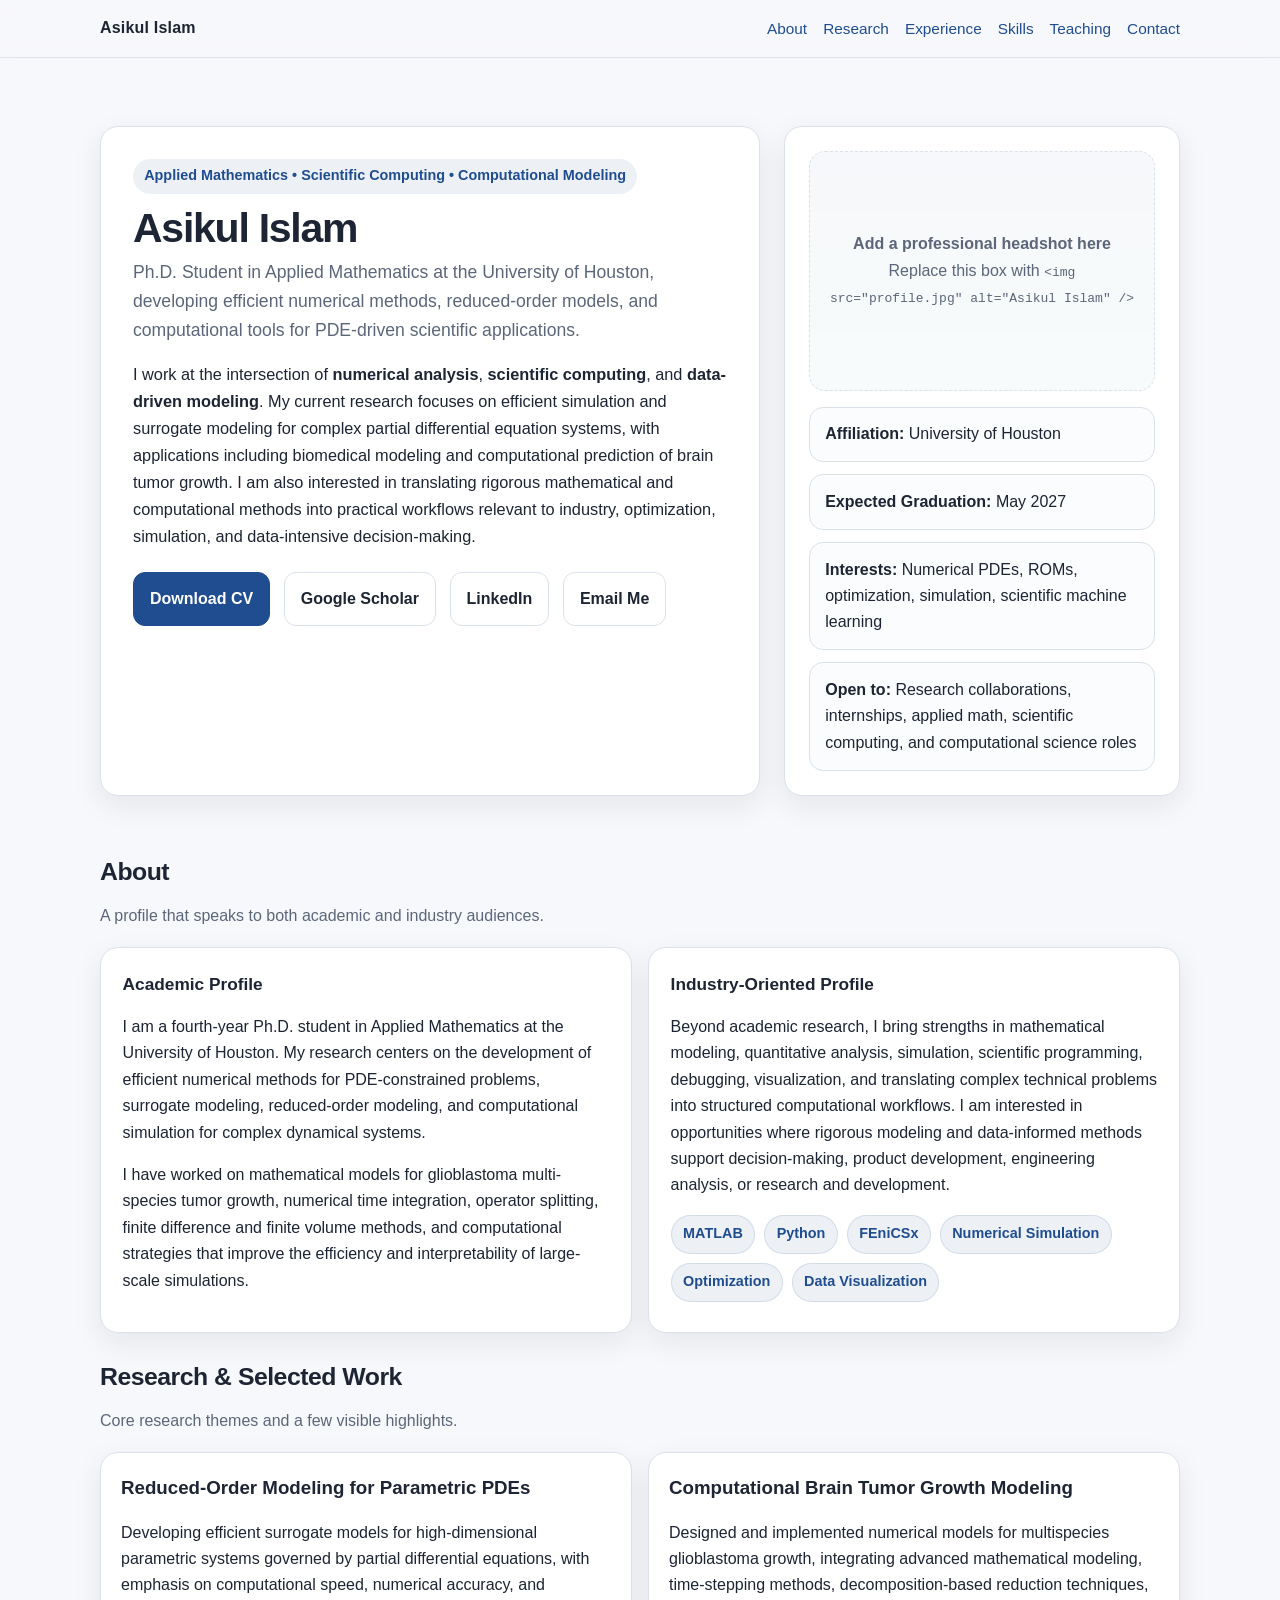
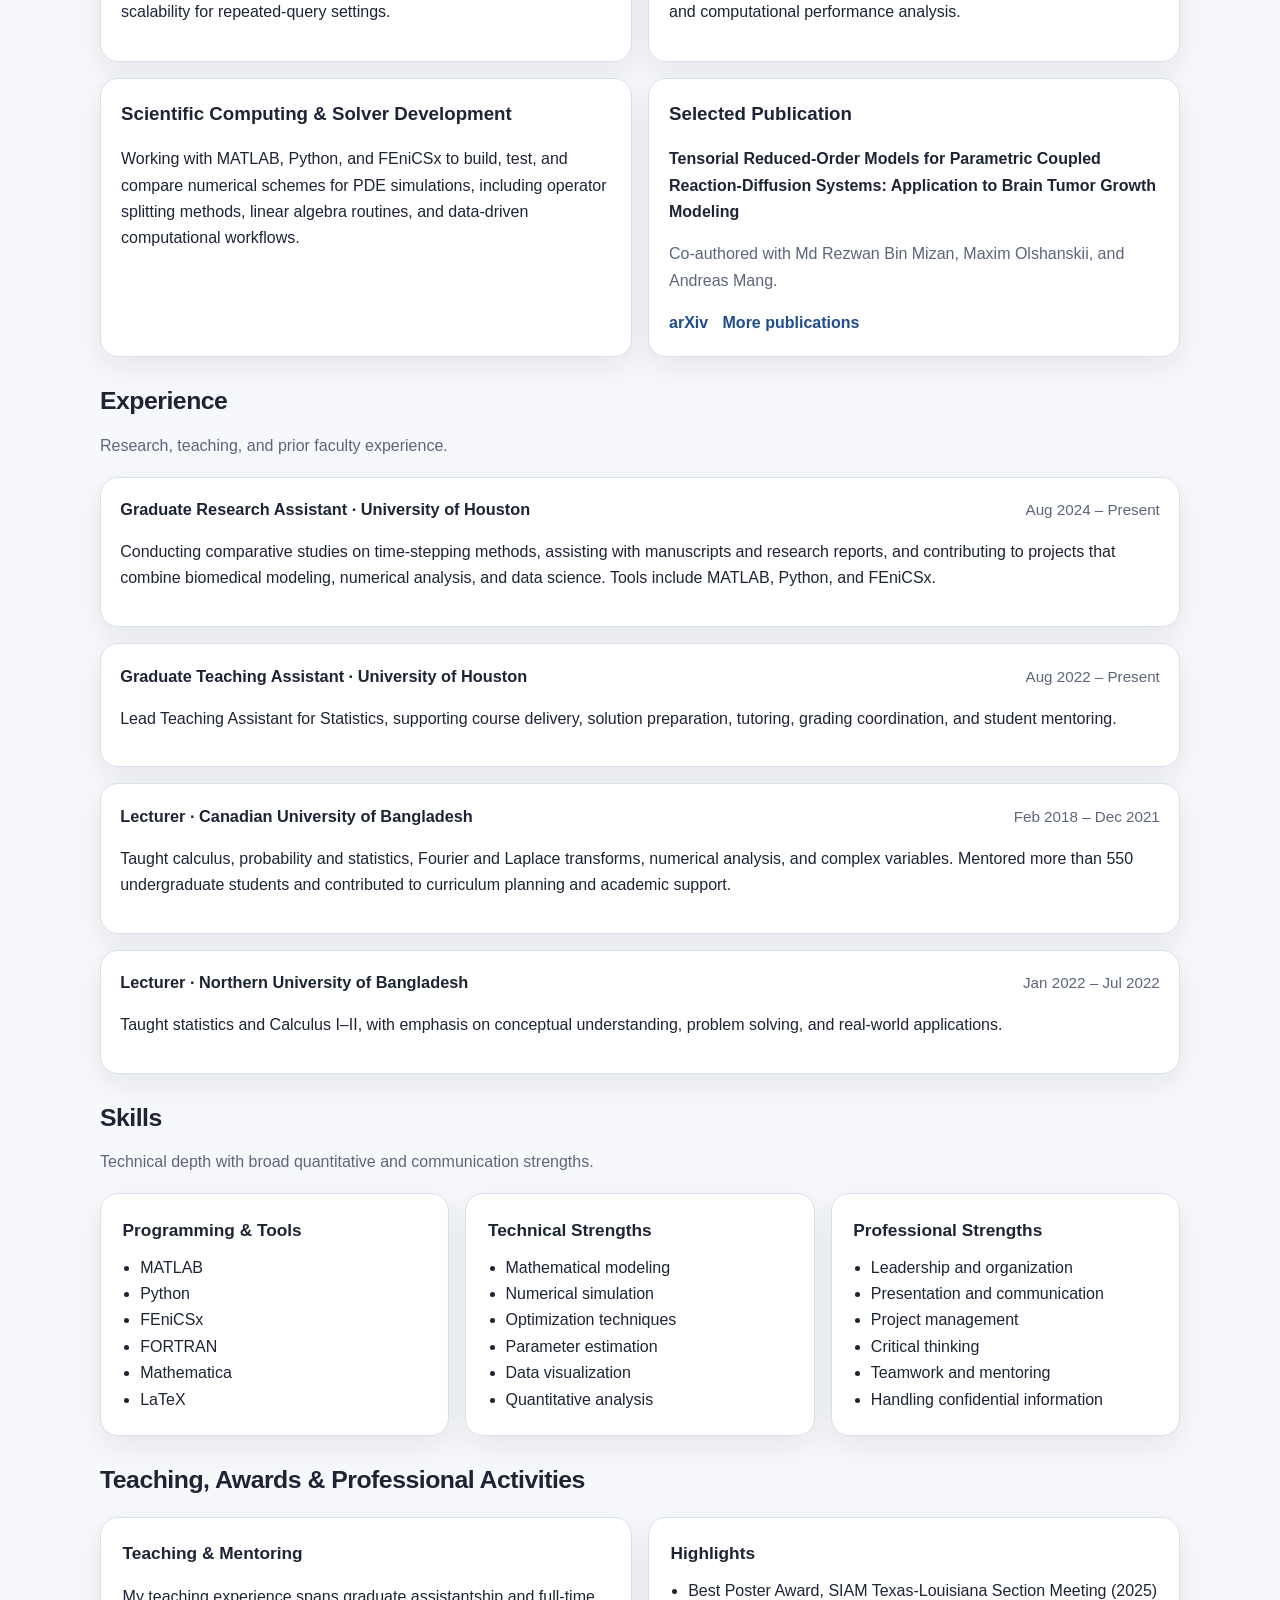
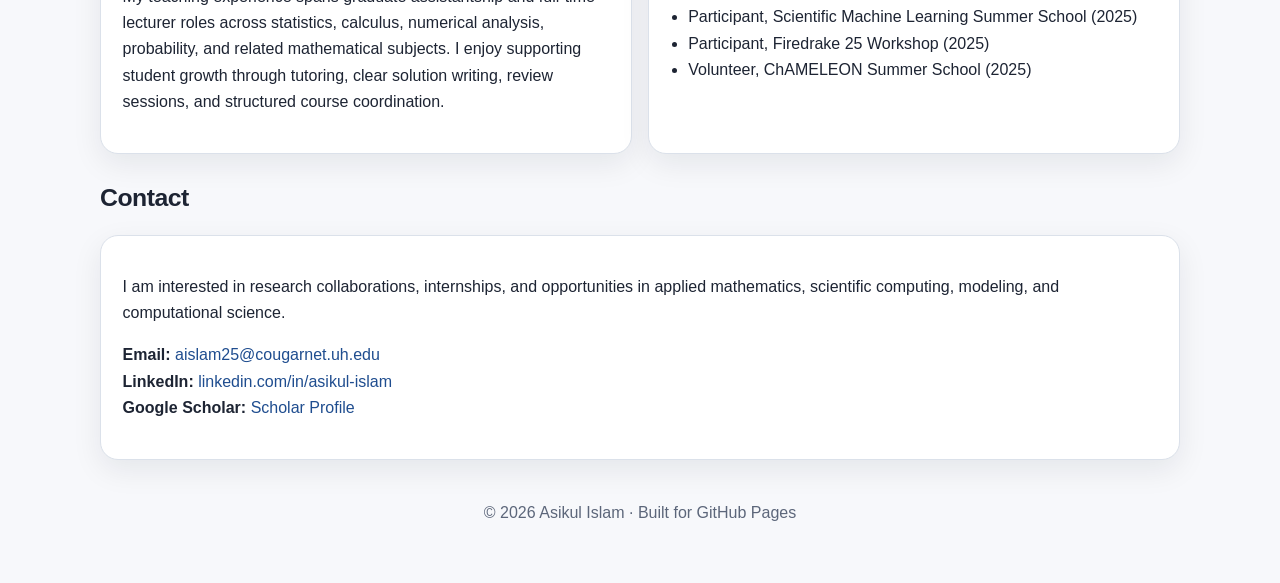
==== index.html @ cc9edc98 "Add index.html for personal website This commit adds a new HTML file for Asikul Islam's personal web" ====
<!DOCTYPE html>
<html lang="en">
<head>
  <meta charset="UTF-8" />
  <meta name="viewport" content="width=device-width, initial-scale=1.0" />
  <title>Asikul Islam | Applied Mathematics Ph.D. Student</title>
  <meta name="description" content="Personal website of Asikul Islam, Ph.D. student in Applied Mathematics at the University of Houston, working on numerical PDEs, scientific computing, reduced-order modeling, and biomedical simulation." />
  <style>
    :root {
      --bg: #f7f8fb;
      --surface: #ffffff;
      --text: #1d2433;
      --muted: #5c667a;
      --line: #dbe1ea;
      --accent: #1f4d8f;
      --accent-2: #0f766e;
      --shadow: 0 10px 30px rgba(16, 24, 40, 0.08);
      --maxw: 1080px;
      --radius: 18px;
    }

    * { box-sizing: border-box; }

    html { scroll-behavior: smooth; }

    body {
      margin: 0;
      font-family: -apple-system, BlinkMacSystemFont, "Segoe UI", Roboto, Helvetica, Arial, sans-serif;
      background: var(--bg);
      color: var(--text);
      line-height: 1.65;
    }

    a {
      color: var(--accent);
      text-decoration: none;
    }

    a:hover { text-decoration: underline; }

    .container {
      width: min(var(--maxw), calc(100% - 2rem));
      margin: 0 auto;
    }

    header {
      position: sticky;
      top: 0;
      z-index: 10;
      backdrop-filter: blur(10px);
      background: rgba(247, 248, 251, 0.88);
      border-bottom: 1px solid rgba(219, 225, 234, 0.8);
    }

    .nav {
      display: flex;
      align-items: center;
      justify-content: space-between;
      gap: 1rem;
      padding: 0.95rem 0;
    }

    .brand {
      font-weight: 700;
      letter-spacing: 0.2px;
      color: var(--text);
    }

    .nav-links {
      display: flex;
      gap: 1rem;
      flex-wrap: wrap;
      font-size: 0.96rem;
    }

    .hero {
      padding: 4.25rem 0 2.5rem;
    }

    .hero-grid {
      display: grid;
      grid-template-columns: 1.25fr 0.75fr;
      gap: 1.5rem;
      align-items: stretch;
    }

    .card {
      background: var(--surface);
      border: 1px solid var(--line);
      border-radius: var(--radius);
      box-shadow: var(--shadow);
    }

    .hero-main {
      padding: 2rem;
    }

    .eyebrow {
      display: inline-block;
      margin-bottom: 0.75rem;
      padding: 0.35rem 0.7rem;
      border-radius: 999px;
      background: rgba(31, 77, 143, 0.08);
      color: var(--accent);
      font-size: 0.9rem;
      font-weight: 600;
    }

    h1 {
      margin: 0 0 0.5rem;
      font-size: clamp(2rem, 3.2vw, 3.35rem);
      line-height: 1.08;
      letter-spacing: -0.03em;
    }

    .subtitle {
      margin: 0 0 1rem;
      font-size: 1.1rem;
      color: var(--muted);
      max-width: 60ch;
    }

    .hero-copy {
      font-size: 1.02rem;
      color: var(--text);
      max-width: 68ch;
    }

    .cta-row {
      margin-top: 1.4rem;
      display: flex;
      flex-wrap: wrap;
      gap: 0.85rem;
    }

    .btn {
      display: inline-flex;
      align-items: center;
      justify-content: center;
      padding: 0.8rem 1rem;
      border-radius: 12px;
      border: 1px solid var(--line);
      background: var(--surface);
      color: var(--text);
      font-weight: 600;
      transition: 0.2s ease;
    }

    .btn:hover {
      transform: translateY(-1px);
      text-decoration: none;
    }

    .btn-primary {
      background: var(--accent);
      color: #fff;
      border-color: var(--accent);
    }

    .hero-side {
      padding: 1.5rem;
      display: flex;
      flex-direction: column;
      gap: 1rem;
      justify-content: space-between;
    }

    .photo-box {
      min-height: 240px;
      border: 1px dashed var(--line);
      border-radius: 16px;
      display: grid;
      place-items: center;
      color: var(--muted);
      text-align: center;
      padding: 1rem;
      background: linear-gradient(180deg, rgba(31,77,143,0.04), rgba(15,118,110,0.03));
    }

    .quick-list {
      display: grid;
      gap: 0.75rem;
      margin: 0;
      padding: 0;
      list-style: none;
    }

    .quick-list li {
      padding: 0.85rem 0.95rem;
      border: 1px solid var(--line);
      border-radius: 14px;
      background: #fbfcfe;
    }

    main section {
      padding: 1rem 0 0.5rem;
    }

    .section-title {
      margin: 0 0 1rem;
      font-size: 1.55rem;
      letter-spacing: -0.02em;
    }

    .section-subtitle {
      margin: -0.35rem 0 1.1rem;
      color: var(--muted);
    }

    .two-col,
    .three-col {
      display: grid;
      gap: 1rem;
    }

    .two-col { grid-template-columns: repeat(2, minmax(0, 1fr)); }
    .three-col { grid-template-columns: repeat(3, minmax(0, 1fr)); }

    .panel {
      padding: 1.35rem;
    }

    .panel h3 {
      margin: 0 0 0.55rem;
      font-size: 1.08rem;
    }

    .panel p,
    .panel li {
      color: var(--text);
    }

    .muted { color: var(--muted); }

    .tag-row {
      display: flex;
      flex-wrap: wrap;
      gap: 0.55rem;
      margin-top: 0.9rem;
    }

    .tag {
      padding: 0.42rem 0.72rem;
      border-radius: 999px;
      background: rgba(31, 77, 143, 0.08);
      border: 1px solid rgba(31, 77, 143, 0.12);
      color: var(--accent);
      font-size: 0.9rem;
      font-weight: 600;
    }

    ul.clean {
      margin: 0.65rem 0 0;
      padding-left: 1.1rem;
    }

    .timeline {
      display: grid;
      gap: 1rem;
    }

    .timeline-item {
      padding: 1.15rem 1.2rem;
    }

    .timeline-top {
      display: flex;
      justify-content: space-between;
      gap: 1rem;
      align-items: baseline;
      flex-wrap: wrap;
      margin-bottom: 0.4rem;
    }

    .timeline-top strong { font-size: 1.02rem; }

    .date {
      color: var(--muted);
      font-size: 0.95rem;
      white-space: nowrap;
    }

    .project-grid {
      display: grid;
      grid-template-columns: repeat(2, minmax(0, 1fr));
      gap: 1rem;
    }

    .project-card {
      padding: 1.25rem;
    }

    .project-card h3 {
      margin: 0 0 0.45rem;
    }

    .project-card .links {
      margin-top: 0.8rem;
      display: flex;
      gap: 0.9rem;
      flex-wrap: wrap;
      font-weight: 600;
    }

    footer {
      padding: 2rem 0 3.5rem;
      color: var(--muted);
      text-align: center;
    }

    @media (max-width: 920px) {
      .hero-grid,
      .two-col,
      .three-col,
      .project-grid {
        grid-template-columns: 1fr;
      }

      .hero {
        padding-top: 2.8rem;
      }

      .nav {
        align-items: flex-start;
        flex-direction: column;
      }
    }
  </style>
</head>
<body>
  <header>
    <div class="container nav">
      <div class="brand">Asikul Islam</div>
      <nav class="nav-links" aria-label="Primary">
        <a href="#about">About</a>
        <a href="#research">Research</a>
        <a href="#experience">Experience</a>
        <a href="#skills">Skills</a>
        <a href="#teaching">Teaching</a>
        <a href="#contact">Contact</a>
      </nav>
    </div>
  </header>

  <section class="hero">
    <div class="container hero-grid">
      <div class="card hero-main">
        <div class="eyebrow">Applied Mathematics • Scientific Computing • Computational Modeling</div>
        <h1>Asikul Islam</h1>
        <p class="subtitle">Ph.D. Student in Applied Mathematics at the University of Houston, developing efficient numerical methods, reduced-order models, and computational tools for PDE-driven scientific applications.</p>
        <p class="hero-copy">
          I work at the intersection of <strong>numerical analysis</strong>, <strong>scientific computing</strong>, and <strong>data-driven modeling</strong>. My current research focuses on efficient simulation and surrogate modeling for complex partial differential equation systems, with applications including biomedical modeling and computational prediction of brain tumor growth. I am also interested in translating rigorous mathematical and computational methods into practical workflows relevant to industry, optimization, simulation, and data-intensive decision-making.
        </p>
        <div class="cta-row">
          <a class="btn btn-primary" href="cv.pdf" target="_blank" rel="noopener">Download CV</a>
          <a class="btn" href="https://scholar.google.com/citations?hl=en&user=m5Hob3oAAAAJ&view_op=list_works" target="_blank" rel="noopener">Google Scholar</a>
          <a class="btn" href="https://www.linkedin.com/in/asikul-islam/" target="_blank" rel="noopener">LinkedIn</a>
          <a class="btn" href="mailto:aislam25@cougarnet.uh.edu">Email Me</a>
        </div>
      </div>

      <aside class="card hero-side" aria-label="Profile summary">
        <div class="photo-box">
          <div>
            <strong>Add a professional headshot here</strong><br />
            Replace this box with <code>&lt;img src="profile.jpg" alt="Asikul Islam" /&gt;</code>
          </div>
        </div>
        <ul class="quick-list">
          <li><strong>Affiliation:</strong> University of Houston</li>
          <li><strong>Expected Graduation:</strong> May 2027</li>
          <li><strong>Interests:</strong> Numerical PDEs, ROMs, optimization, simulation, scientific machine learning</li>
          <li><strong>Open to:</strong> Research collaborations, internships, applied math, scientific computing, and computational science roles</li>
        </ul>
      </aside>
    </div>
  </section>

  <main class="container">
    <section id="about">
      <h2 class="section-title">About</h2>
      <p class="section-subtitle">A profile that speaks to both academic and industry audiences.</p>
      <div class="two-col">
        <div class="card panel">
          <h3>Academic Profile</h3>
          <p>
            I am a fourth-year Ph.D. student in Applied Mathematics at the University of Houston. My research centers on the development of efficient numerical methods for PDE-constrained problems, surrogate modeling, reduced-order modeling, and computational simulation for complex dynamical systems.
          </p>
          <p>
            I have worked on mathematical models for glioblastoma multi-species tumor growth, numerical time integration, operator splitting, finite difference and finite volume methods, and computational strategies that improve the efficiency and interpretability of large-scale simulations.
          </p>
        </div>
        <div class="card panel">
          <h3>Industry-Oriented Profile</h3>
          <p>
            Beyond academic research, I bring strengths in mathematical modeling, quantitative analysis, simulation, scientific programming, debugging, visualization, and translating complex technical problems into structured computational workflows. I am interested in opportunities where rigorous modeling and data-informed methods support decision-making, product development, engineering analysis, or research and development.
          </p>
          <div class="tag-row">
            <span class="tag">MATLAB</span>
            <span class="tag">Python</span>
            <span class="tag">FEniCSx</span>
            <span class="tag">Numerical Simulation</span>
            <span class="tag">Optimization</span>
            <span class="tag">Data Visualization</span>
          </div>
        </div>
      </div>
    </section>

    <section id="research">
      <h2 class="section-title">Research & Selected Work</h2>
      <p class="section-subtitle">Core research themes and a few visible highlights.</p>
      <div class="project-grid">
        <article class="card project-card">
          <h3>Reduced-Order Modeling for Parametric PDEs</h3>
          <p>
            Developing efficient surrogate models for high-dimensional parametric systems governed by partial differential equations, with emphasis on computational speed, numerical accuracy, and scalability for repeated-query settings.
          </p>
        </article>
        <article class="card project-card">
          <h3>Computational Brain Tumor Growth Modeling</h3>
          <p>
            Designed and implemented numerical models for multispecies glioblastoma growth, integrating advanced mathematical modeling, time-stepping methods, decomposition-based reduction techniques, and computational performance analysis.
          </p>
        </article>
        <article class="card project-card">
          <h3>Scientific Computing & Solver Development</h3>
          <p>
            Working with MATLAB, Python, and FEniCSx to build, test, and compare numerical schemes for PDE simulations, including operator splitting methods, linear algebra routines, and data-driven computational workflows.
          </p>
        </article>
        <article class="card project-card">
          <h3>Selected Publication</h3>
          <p>
            <strong>Tensorial Reduced-Order Models for Parametric Coupled Reaction-Diffusion Systems: Application to Brain Tumor Growth Modeling</strong>
          </p>
          <p class="muted">
            Co-authored with Md Rezwan Bin Mizan, Maxim Olshanskii, and Andreas Mang.
          </p>
          <div class="links">
            <a href="https://arxiv.org/abs/2603.14101" target="_blank" rel="noopener">arXiv</a>
            <a href="https://scholar.google.com/citations?hl=en&user=m5Hob3oAAAAJ&view_op=list_works" target="_blank" rel="noopener">More publications</a>
          </div>
        </article>
      </div>
    </section>

    <section id="experience">
      <h2 class="section-title">Experience</h2>
      <p class="section-subtitle">Research, teaching, and prior faculty experience.</p>
      <div class="timeline">
        <div class="card timeline-item">
          <div class="timeline-top">
            <strong>Graduate Research Assistant · University of Houston</strong>
            <span class="date">Aug 2024 – Present</span>
          </div>
          <p>
            Conducting comparative studies on time-stepping methods, assisting with manuscripts and research reports, and contributing to projects that combine biomedical modeling, numerical analysis, and data science. Tools include MATLAB, Python, and FEniCSx.
          </p>
        </div>

        <div class="card timeline-item">
          <div class="timeline-top">
            <strong>Graduate Teaching Assistant · University of Houston</strong>
            <span class="date">Aug 2022 – Present</span>
          </div>
          <p>
            Lead Teaching Assistant for Statistics, supporting course delivery, solution preparation, tutoring, grading coordination, and student mentoring.
          </p>
        </div>

        <div class="card timeline-item">
          <div class="timeline-top">
            <strong>Lecturer · Canadian University of Bangladesh</strong>
            <span class="date">Feb 2018 – Dec 2021</span>
          </div>
          <p>
            Taught calculus, probability and statistics, Fourier and Laplace transforms, numerical analysis, and complex variables. Mentored more than 550 undergraduate students and contributed to curriculum planning and academic support.
          </p>
        </div>

        <div class="card timeline-item">
          <div class="timeline-top">
            <strong>Lecturer · Northern University of Bangladesh</strong>
            <span class="date">Jan 2022 – Jul 2022</span>
          </div>
          <p>
            Taught statistics and Calculus I–II, with emphasis on conceptual understanding, problem solving, and real-world applications.
          </p>
        </div>
      </div>
    </section>

    <section id="skills">
      <h2 class="section-title">Skills</h2>
      <p class="section-subtitle">Technical depth with broad quantitative and communication strengths.</p>
      <div class="three-col">
        <div class="card panel">
          <h3>Programming & Tools</h3>
          <ul class="clean">
            <li>MATLAB</li>
            <li>Python</li>
            <li>FEniCSx</li>
            <li>FORTRAN</li>
            <li>Mathematica</li>
            <li>LaTeX</li>
          </ul>
        </div>
        <div class="card panel">
          <h3>Technical Strengths</h3>
          <ul class="clean">
            <li>Mathematical modeling</li>
            <li>Numerical simulation</li>
            <li>Optimization techniques</li>
            <li>Parameter estimation</li>
            <li>Data visualization</li>
            <li>Quantitative analysis</li>
          </ul>
        </div>
        <div class="card panel">
          <h3>Professional Strengths</h3>
          <ul class="clean">
            <li>Leadership and organization</li>
            <li>Presentation and communication</li>
            <li>Project management</li>
            <li>Critical thinking</li>
            <li>Teamwork and mentoring</li>
            <li>Handling confidential information</li>
          </ul>
        </div>
      </div>
    </section>

    <section id="teaching">
      <h2 class="section-title">Teaching, Awards & Professional Activities</h2>
      <div class="two-col">
        <div class="card panel">
          <h3>Teaching & Mentoring</h3>
          <p>
            My teaching experience spans graduate assistantship and full-time lecturer roles across statistics, calculus, numerical analysis, probability, and related mathematical subjects. I enjoy supporting student growth through tutoring, clear solution writing, review sessions, and structured course coordination.
          </p>
        </div>
        <div class="card panel">
          <h3>Highlights</h3>
          <ul class="clean">
            <li>Best Poster Award, SIAM Texas-Louisiana Section Meeting (2025)</li>
            <li>Participant, Scientific Machine Learning Summer School (2025)</li>
            <li>Participant, Firedrake 25 Workshop (2025)</li>
            <li>Volunteer, ChAMELEON Summer School (2025)</li>
          </ul>
        </div>
      </div>
    </section>

    <section id="contact">
      <h2 class="section-title">Contact</h2>
      <div class="card panel">
        <p>
          I am interested in research collaborations, internships, and opportunities in applied mathematics, scientific computing, modeling, and computational science.
        </p>
        <p>
          <strong>Email:</strong> <a href="mailto:aislam25@cougarnet.uh.edu">aislam25@cougarnet.uh.edu</a><br />
          <strong>LinkedIn:</strong> <a href="https://www.linkedin.com/in/asikul-islam/" target="_blank" rel="noopener">linkedin.com/in/asikul-islam</a><br />
          <strong>Google Scholar:</strong> <a href="https://scholar.google.com/citations?hl=en&user=m5Hob3oAAAAJ&view_op=list_works" target="_blank" rel="noopener">Scholar Profile</a>
        </p>
      </div>
    </section>
  </main>

  <footer>
    <div class="container">
      © 2026 Asikul Islam · Built for GitHub Pages
    </div>
  </footer>
</body>
</html>
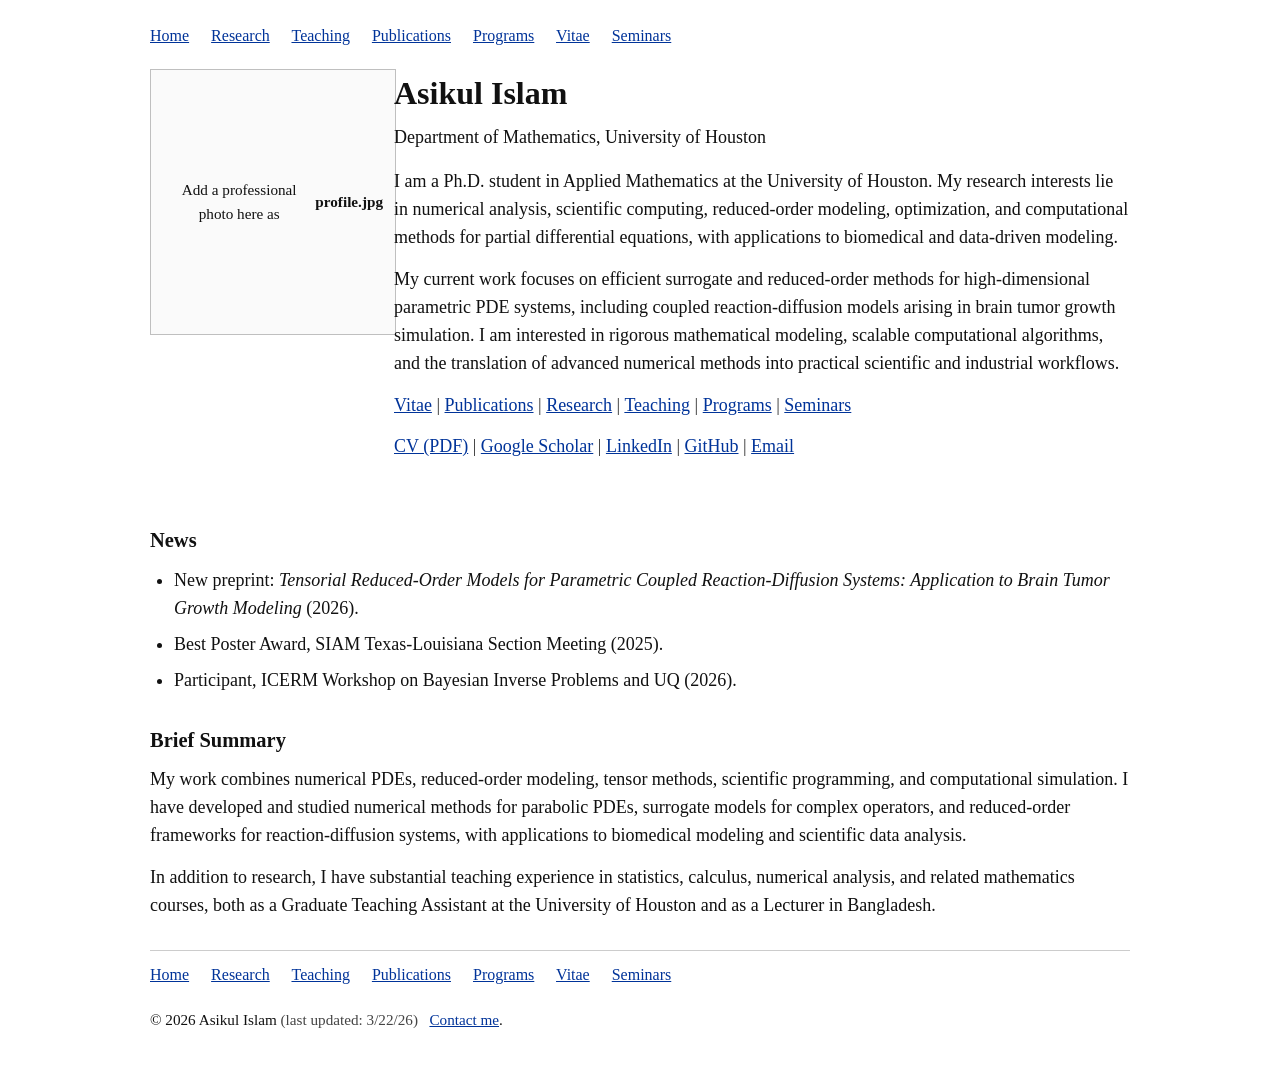
==== commit 6fadcbeb: "Add files via upload" ====
--- a/index.html
+++ b/index.html
@@ -3,574 +3,97 @@
 <head>
   <meta charset="UTF-8" />
   <meta name="viewport" content="width=device-width, initial-scale=1.0" />
-  <title>Asikul Islam | Applied Mathematics Ph.D. Student</title>
-  <meta name="description" content="Personal website of Asikul Islam, Ph.D. student in Applied Mathematics at the University of Houston, working on numerical PDEs, scientific computing, reduced-order modeling, and biomedical simulation." />
-  <style>
-    :root {
-      --bg: #f7f8fb;
-      --surface: #ffffff;
-      --text: #1d2433;
-      --muted: #5c667a;
-      --line: #dbe1ea;
-      --accent: #1f4d8f;
-      --accent-2: #0f766e;
-      --shadow: 0 10px 30px rgba(16, 24, 40, 0.08);
-      --maxw: 1080px;
-      --radius: 18px;
-    }
-
-    * { box-sizing: border-box; }
-
-    html { scroll-behavior: smooth; }
-
-    body {
-      margin: 0;
-      font-family: -apple-system, BlinkMacSystemFont, "Segoe UI", Roboto, Helvetica, Arial, sans-serif;
-      background: var(--bg);
-      color: var(--text);
-      line-height: 1.65;
-    }
-
-    a {
-      color: var(--accent);
-      text-decoration: none;
-    }
-
-    a:hover { text-decoration: underline; }
-
-    .container {
-      width: min(var(--maxw), calc(100% - 2rem));
-      margin: 0 auto;
-    }
-
-    header {
-      position: sticky;
-      top: 0;
-      z-index: 10;
-      backdrop-filter: blur(10px);
-      background: rgba(247, 248, 251, 0.88);
-      border-bottom: 1px solid rgba(219, 225, 234, 0.8);
-    }
-
-    .nav {
-      display: flex;
-      align-items: center;
-      justify-content: space-between;
-      gap: 1rem;
-      padding: 0.95rem 0;
-    }
-
-    .brand {
-      font-weight: 700;
-      letter-spacing: 0.2px;
-      color: var(--text);
-    }
-
-    .nav-links {
-      display: flex;
-      gap: 1rem;
-      flex-wrap: wrap;
-      font-size: 0.96rem;
-    }
-
-    .hero {
-      padding: 4.25rem 0 2.5rem;
-    }
-
-    .hero-grid {
-      display: grid;
-      grid-template-columns: 1.25fr 0.75fr;
-      gap: 1.5rem;
-      align-items: stretch;
-    }
-
-    .card {
-      background: var(--surface);
-      border: 1px solid var(--line);
-      border-radius: var(--radius);
-      box-shadow: var(--shadow);
-    }
-
-    .hero-main {
-      padding: 2rem;
-    }
-
-    .eyebrow {
-      display: inline-block;
-      margin-bottom: 0.75rem;
-      padding: 0.35rem 0.7rem;
-      border-radius: 999px;
-      background: rgba(31, 77, 143, 0.08);
-      color: var(--accent);
-      font-size: 0.9rem;
-      font-weight: 600;
-    }
-
-    h1 {
-      margin: 0 0 0.5rem;
-      font-size: clamp(2rem, 3.2vw, 3.35rem);
-      line-height: 1.08;
-      letter-spacing: -0.03em;
-    }
-
-    .subtitle {
-      margin: 0 0 1rem;
-      font-size: 1.1rem;
-      color: var(--muted);
-      max-width: 60ch;
-    }
-
-    .hero-copy {
-      font-size: 1.02rem;
-      color: var(--text);
-      max-width: 68ch;
-    }
-
-    .cta-row {
-      margin-top: 1.4rem;
-      display: flex;
-      flex-wrap: wrap;
-      gap: 0.85rem;
-    }
-
-    .btn {
-      display: inline-flex;
-      align-items: center;
-      justify-content: center;
-      padding: 0.8rem 1rem;
-      border-radius: 12px;
-      border: 1px solid var(--line);
-      background: var(--surface);
-      color: var(--text);
-      font-weight: 600;
-      transition: 0.2s ease;
-    }
-
-    .btn:hover {
-      transform: translateY(-1px);
-      text-decoration: none;
-    }
-
-    .btn-primary {
-      background: var(--accent);
-      color: #fff;
-      border-color: var(--accent);
-    }
-
-    .hero-side {
-      padding: 1.5rem;
-      display: flex;
-      flex-direction: column;
-      gap: 1rem;
-      justify-content: space-between;
-    }
-
-    .photo-box {
-      min-height: 240px;
-      border: 1px dashed var(--line);
-      border-radius: 16px;
-      display: grid;
-      place-items: center;
-      color: var(--muted);
-      text-align: center;
-      padding: 1rem;
-      background: linear-gradient(180deg, rgba(31,77,143,0.04), rgba(15,118,110,0.03));
-    }
-
-    .quick-list {
-      display: grid;
-      gap: 0.75rem;
-      margin: 0;
-      padding: 0;
-      list-style: none;
-    }
-
-    .quick-list li {
-      padding: 0.85rem 0.95rem;
-      border: 1px solid var(--line);
-      border-radius: 14px;
-      background: #fbfcfe;
-    }
-
-    main section {
-      padding: 1rem 0 0.5rem;
-    }
-
-    .section-title {
-      margin: 0 0 1rem;
-      font-size: 1.55rem;
-      letter-spacing: -0.02em;
-    }
-
-    .section-subtitle {
-      margin: -0.35rem 0 1.1rem;
-      color: var(--muted);
-    }
-
-    .two-col,
-    .three-col {
-      display: grid;
-      gap: 1rem;
-    }
-
-    .two-col { grid-template-columns: repeat(2, minmax(0, 1fr)); }
-    .three-col { grid-template-columns: repeat(3, minmax(0, 1fr)); }
-
-    .panel {
-      padding: 1.35rem;
-    }
-
-    .panel h3 {
-      margin: 0 0 0.55rem;
-      font-size: 1.08rem;
-    }
-
-    .panel p,
-    .panel li {
-      color: var(--text);
-    }
-
-    .muted { color: var(--muted); }
-
-    .tag-row {
-      display: flex;
-      flex-wrap: wrap;
-      gap: 0.55rem;
-      margin-top: 0.9rem;
-    }
-
-    .tag {
-      padding: 0.42rem 0.72rem;
-      border-radius: 999px;
-      background: rgba(31, 77, 143, 0.08);
-      border: 1px solid rgba(31, 77, 143, 0.12);
-      color: var(--accent);
-      font-size: 0.9rem;
-      font-weight: 600;
-    }
-
-    ul.clean {
-      margin: 0.65rem 0 0;
-      padding-left: 1.1rem;
-    }
-
-    .timeline {
-      display: grid;
-      gap: 1rem;
-    }
-
-    .timeline-item {
-      padding: 1.15rem 1.2rem;
-    }
-
-    .timeline-top {
-      display: flex;
-      justify-content: space-between;
-      gap: 1rem;
-      align-items: baseline;
-      flex-wrap: wrap;
-      margin-bottom: 0.4rem;
-    }
-
-    .timeline-top strong { font-size: 1.02rem; }
-
-    .date {
-      color: var(--muted);
-      font-size: 0.95rem;
-      white-space: nowrap;
-    }
-
-    .project-grid {
-      display: grid;
-      grid-template-columns: repeat(2, minmax(0, 1fr));
-      gap: 1rem;
-    }
-
-    .project-card {
-      padding: 1.25rem;
-    }
-
-    .project-card h3 {
-      margin: 0 0 0.45rem;
-    }
-
-    .project-card .links {
-      margin-top: 0.8rem;
-      display: flex;
-      gap: 0.9rem;
-      flex-wrap: wrap;
-      font-weight: 600;
-    }
-
-    footer {
-      padding: 2rem 0 3.5rem;
-      color: var(--muted);
-      text-align: center;
-    }
-
-    @media (max-width: 920px) {
-      .hero-grid,
-      .two-col,
-      .three-col,
-      .project-grid {
-        grid-template-columns: 1fr;
-      }
-
-      .hero {
-        padding-top: 2.8rem;
-      }
-
-      .nav {
-        align-items: flex-start;
-        flex-direction: column;
-      }
-    }
-  </style>
+  <title>Asikul Islam :: Home</title>
+  <meta name="description" content="Asikul Islam, Ph.D. student in Applied Mathematics at the University of Houston." />
+  <link rel="stylesheet" href="./style.css" />
 </head>
 <body>
-  <header>
-    <div class="container nav">
-      <div class="brand">Asikul Islam</div>
-      <nav class="nav-links" aria-label="Primary">
-        <a href="#about">About</a>
-        <a href="#research">Research</a>
-        <a href="#experience">Experience</a>
-        <a href="#skills">Skills</a>
-        <a href="#teaching">Teaching</a>
-        <a href="#contact">Contact</a>
-      </nav>
+  <div class="page">
+    
+    <div class="nav">
+      <a href="./index.html">Home</a>
+      <a href="./research/index.html">Research</a>
+      <a href="./teaching/index.html">Teaching</a>
+      <a href="./publications/index.html">Publications</a>
+      <a href="./programs/index.html">Programs</a>
+      <a href="./vitae/index.html">Vitae</a>
+      <a href="./seminars/index.html">Seminars</a>
     </div>
-  </header>
+    
+    
+<div class="header-grid">
+  <div>
+    <!-- Replace the placeholder below with: <img src="profile.jpg" alt="Asikul Islam" class="photo" /> -->
+    <div class="placeholder">Add a professional photo here as <strong>profile.jpg</strong></div>
+  </div>
+  <div class="header">
+    <h1>Asikul Islam</h1>
+    <div class="subtitle">Department of Mathematics, University of Houston</div>
+    <p>
+      I am a Ph.D. student in Applied Mathematics at the University of Houston. My research interests lie in
+      numerical analysis, scientific computing, reduced-order modeling, optimization, and computational methods
+      for partial differential equations, with applications to biomedical and data-driven modeling.
+    </p>
+    <p>
+      My current work focuses on efficient surrogate and reduced-order methods for high-dimensional parametric PDE
+      systems, including coupled reaction-diffusion models arising in brain tumor growth simulation. I am interested
+      in rigorous mathematical modeling, scalable computational algorithms, and the translation of advanced numerical
+      methods into practical scientific and industrial workflows.
+    </p>
+    <p class="meta">
+      <a href="vitae/index.html">Vitae</a> |
+      <a href="publications/index.html">Publications</a> |
+      <a href="research/index.html">Research</a> |
+      <a href="teaching/index.html">Teaching</a> |
+      <a href="programs/index.html">Programs</a> |
+      <a href="seminars/index.html">Seminars</a>
+    </p>
+    <p class="meta">
+      <a href="cv.pdf" target="_blank" rel="noopener">CV (PDF)</a> |
+      <a href="https://scholar.google.com/citations?hl=en&user=m5Hob3oAAAAJ&view_op=list_works" target="_blank" rel="noopener">Google Scholar</a> |
+      <a href="https://www.linkedin.com/in/asikul-islam/" target="_blank" rel="noopener">LinkedIn</a> |
+      <a href="https://github.com/ashikislam828" target="_blank" rel="noopener">GitHub</a> |
+      <a href="mailto:aislam25@cougarnet.uh.edu">Email</a>
+    </p>
+  </div>
+</div>
 
-  <section class="hero">
-    <div class="container hero-grid">
-      <div class="card hero-main">
-        <div class="eyebrow">Applied Mathematics • Scientific Computing • Computational Modeling</div>
-        <h1>Asikul Islam</h1>
-        <p class="subtitle">Ph.D. Student in Applied Mathematics at the University of Houston, developing efficient numerical methods, reduced-order models, and computational tools for PDE-driven scientific applications.</p>
-        <p class="hero-copy">
-          I work at the intersection of <strong>numerical analysis</strong>, <strong>scientific computing</strong>, and <strong>data-driven modeling</strong>. My current research focuses on efficient simulation and surrogate modeling for complex partial differential equation systems, with applications including biomedical modeling and computational prediction of brain tumor growth. I am also interested in translating rigorous mathematical and computational methods into practical workflows relevant to industry, optimization, simulation, and data-intensive decision-making.
-        </p>
-        <div class="cta-row">
-          <a class="btn btn-primary" href="cv.pdf" target="_blank" rel="noopener">Download CV</a>
-          <a class="btn" href="https://scholar.google.com/citations?hl=en&user=m5Hob3oAAAAJ&view_op=list_works" target="_blank" rel="noopener">Google Scholar</a>
-          <a class="btn" href="https://www.linkedin.com/in/asikul-islam/" target="_blank" rel="noopener">LinkedIn</a>
-          <a class="btn" href="mailto:aislam25@cougarnet.uh.edu">Email Me</a>
-        </div>
+<h2>News</h2>
+<ul>
+  <li>New preprint: <em>Tensorial Reduced-Order Models for Parametric Coupled Reaction-Diffusion Systems: Application to Brain Tumor Growth Modeling</em> (2026).</li>
+  <li>Best Poster Award, SIAM Texas-Louisiana Section Meeting (2025).</li>
+  <li>Participant, ICERM Workshop on Bayesian Inverse Problems and UQ (2026).</li>
+</ul>
+
+<h2>Brief Summary</h2>
+<p>
+  My work combines numerical PDEs, reduced-order modeling, tensor methods, scientific programming, and
+  computational simulation. I have developed and studied numerical methods for parabolic PDEs, surrogate models
+  for complex operators, and reduced-order frameworks for reaction-diffusion systems, with applications to
+  biomedical modeling and scientific data analysis.
+</p>
+
+<p>
+  In addition to research, I have substantial teaching experience in statistics, calculus, numerical analysis, and
+  related mathematics courses, both as a Graduate Teaching Assistant at the University of Houston and as a Lecturer
+  in Bangladesh.
+</p>
+
+    
+    <div class="footer">
+      <div class="footnav">
+        <a href="./index.html">Home</a>
+        <a href="./research/index.html">Research</a>
+        <a href="./teaching/index.html">Teaching</a>
+        <a href="./publications/index.html">Publications</a>
+        <a href="./programs/index.html">Programs</a>
+        <a href="./vitae/index.html">Vitae</a>
+        <a href="./seminars/index.html">Seminars</a>
       </div>
-
-      <aside class="card hero-side" aria-label="Profile summary">
-        <div class="photo-box">
-          <div>
-            <strong>Add a professional headshot here</strong><br />
-            Replace this box with <code>&lt;img src="profile.jpg" alt="Asikul Islam" /&gt;</code>
-          </div>
-        </div>
-        <ul class="quick-list">
-          <li><strong>Affiliation:</strong> University of Houston</li>
-          <li><strong>Expected Graduation:</strong> May 2027</li>
-          <li><strong>Interests:</strong> Numerical PDEs, ROMs, optimization, simulation, scientific machine learning</li>
-          <li><strong>Open to:</strong> Research collaborations, internships, applied math, scientific computing, and computational science roles</li>
-        </ul>
-      </aside>
+      © 2026 Asikul Islam <span class="last-updated">(last updated: 3/22/26)</span>
+      &nbsp; <a href="mailto:aislam25@cougarnet.uh.edu">Contact me</a>.
     </div>
-  </section>
-
-  <main class="container">
-    <section id="about">
-      <h2 class="section-title">About</h2>
-      <p class="section-subtitle">A profile that speaks to both academic and industry audiences.</p>
-      <div class="two-col">
-        <div class="card panel">
-          <h3>Academic Profile</h3>
-          <p>
-            I am a fourth-year Ph.D. student in Applied Mathematics at the University of Houston. My research centers on the development of efficient numerical methods for PDE-constrained problems, surrogate modeling, reduced-order modeling, and computational simulation for complex dynamical systems.
-          </p>
-          <p>
-            I have worked on mathematical models for glioblastoma multi-species tumor growth, numerical time integration, operator splitting, finite difference and finite volume methods, and computational strategies that improve the efficiency and interpretability of large-scale simulations.
-          </p>
-        </div>
-        <div class="card panel">
-          <h3>Industry-Oriented Profile</h3>
-          <p>
-            Beyond academic research, I bring strengths in mathematical modeling, quantitative analysis, simulation, scientific programming, debugging, visualization, and translating complex technical problems into structured computational workflows. I am interested in opportunities where rigorous modeling and data-informed methods support decision-making, product development, engineering analysis, or research and development.
-          </p>
-          <div class="tag-row">
-            <span class="tag">MATLAB</span>
-            <span class="tag">Python</span>
-            <span class="tag">FEniCSx</span>
-            <span class="tag">Numerical Simulation</span>
-            <span class="tag">Optimization</span>
-            <span class="tag">Data Visualization</span>
-          </div>
-        </div>
-      </div>
-    </section>
-
-    <section id="research">
-      <h2 class="section-title">Research & Selected Work</h2>
-      <p class="section-subtitle">Core research themes and a few visible highlights.</p>
-      <div class="project-grid">
-        <article class="card project-card">
-          <h3>Reduced-Order Modeling for Parametric PDEs</h3>
-          <p>
-            Developing efficient surrogate models for high-dimensional parametric systems governed by partial differential equations, with emphasis on computational speed, numerical accuracy, and scalability for repeated-query settings.
-          </p>
-        </article>
-        <article class="card project-card">
-          <h3>Computational Brain Tumor Growth Modeling</h3>
-          <p>
-            Designed and implemented numerical models for multispecies glioblastoma growth, integrating advanced mathematical modeling, time-stepping methods, decomposition-based reduction techniques, and computational performance analysis.
-          </p>
-        </article>
-        <article class="card project-card">
-          <h3>Scientific Computing & Solver Development</h3>
-          <p>
-            Working with MATLAB, Python, and FEniCSx to build, test, and compare numerical schemes for PDE simulations, including operator splitting methods, linear algebra routines, and data-driven computational workflows.
-          </p>
-        </article>
-        <article class="card project-card">
-          <h3>Selected Publication</h3>
-          <p>
-            <strong>Tensorial Reduced-Order Models for Parametric Coupled Reaction-Diffusion Systems: Application to Brain Tumor Growth Modeling</strong>
-          </p>
-          <p class="muted">
-            Co-authored with Md Rezwan Bin Mizan, Maxim Olshanskii, and Andreas Mang.
-          </p>
-          <div class="links">
-            <a href="https://arxiv.org/abs/2603.14101" target="_blank" rel="noopener">arXiv</a>
-            <a href="https://scholar.google.com/citations?hl=en&user=m5Hob3oAAAAJ&view_op=list_works" target="_blank" rel="noopener">More publications</a>
-          </div>
-        </article>
-      </div>
-    </section>
-
-    <section id="experience">
-      <h2 class="section-title">Experience</h2>
-      <p class="section-subtitle">Research, teaching, and prior faculty experience.</p>
-      <div class="timeline">
-        <div class="card timeline-item">
-          <div class="timeline-top">
-            <strong>Graduate Research Assistant · University of Houston</strong>
-            <span class="date">Aug 2024 – Present</span>
-          </div>
-          <p>
-            Conducting comparative studies on time-stepping methods, assisting with manuscripts and research reports, and contributing to projects that combine biomedical modeling, numerical analysis, and data science. Tools include MATLAB, Python, and FEniCSx.
-          </p>
-        </div>
-
-        <div class="card timeline-item">
-          <div class="timeline-top">
-            <strong>Graduate Teaching Assistant · University of Houston</strong>
-            <span class="date">Aug 2022 – Present</span>
-          </div>
-          <p>
-            Lead Teaching Assistant for Statistics, supporting course delivery, solution preparation, tutoring, grading coordination, and student mentoring.
-          </p>
-        </div>
-
-        <div class="card timeline-item">
-          <div class="timeline-top">
-            <strong>Lecturer · Canadian University of Bangladesh</strong>
-            <span class="date">Feb 2018 – Dec 2021</span>
-          </div>
-          <p>
-            Taught calculus, probability and statistics, Fourier and Laplace transforms, numerical analysis, and complex variables. Mentored more than 550 undergraduate students and contributed to curriculum planning and academic support.
-          </p>
-        </div>
-
-        <div class="card timeline-item">
-          <div class="timeline-top">
-            <strong>Lecturer · Northern University of Bangladesh</strong>
-            <span class="date">Jan 2022 – Jul 2022</span>
-          </div>
-          <p>
-            Taught statistics and Calculus I–II, with emphasis on conceptual understanding, problem solving, and real-world applications.
-          </p>
-        </div>
-      </div>
-    </section>
-
-    <section id="skills">
-      <h2 class="section-title">Skills</h2>
-      <p class="section-subtitle">Technical depth with broad quantitative and communication strengths.</p>
-      <div class="three-col">
-        <div class="card panel">
-          <h3>Programming & Tools</h3>
-          <ul class="clean">
-            <li>MATLAB</li>
-            <li>Python</li>
-            <li>FEniCSx</li>
-            <li>FORTRAN</li>
-            <li>Mathematica</li>
-            <li>LaTeX</li>
-          </ul>
-        </div>
-        <div class="card panel">
-          <h3>Technical Strengths</h3>
-          <ul class="clean">
-            <li>Mathematical modeling</li>
-            <li>Numerical simulation</li>
-            <li>Optimization techniques</li>
-            <li>Parameter estimation</li>
-            <li>Data visualization</li>
-            <li>Quantitative analysis</li>
-          </ul>
-        </div>
-        <div class="card panel">
-          <h3>Professional Strengths</h3>
-          <ul class="clean">
-            <li>Leadership and organization</li>
-            <li>Presentation and communication</li>
-            <li>Project management</li>
-            <li>Critical thinking</li>
-            <li>Teamwork and mentoring</li>
-            <li>Handling confidential information</li>
-          </ul>
-        </div>
-      </div>
-    </section>
-
-    <section id="teaching">
-      <h2 class="section-title">Teaching, Awards & Professional Activities</h2>
-      <div class="two-col">
-        <div class="card panel">
-          <h3>Teaching & Mentoring</h3>
-          <p>
-            My teaching experience spans graduate assistantship and full-time lecturer roles across statistics, calculus, numerical analysis, probability, and related mathematical subjects. I enjoy supporting student growth through tutoring, clear solution writing, review sessions, and structured course coordination.
-          </p>
-        </div>
-        <div class="card panel">
-          <h3>Highlights</h3>
-          <ul class="clean">
-            <li>Best Poster Award, SIAM Texas-Louisiana Section Meeting (2025)</li>
-            <li>Participant, Scientific Machine Learning Summer School (2025)</li>
-            <li>Participant, Firedrake 25 Workshop (2025)</li>
-            <li>Volunteer, ChAMELEON Summer School (2025)</li>
-          </ul>
-        </div>
-      </div>
-    </section>
-
-    <section id="contact">
-      <h2 class="section-title">Contact</h2>
-      <div class="card panel">
-        <p>
-          I am interested in research collaborations, internships, and opportunities in applied mathematics, scientific computing, modeling, and computational science.
-        </p>
-        <p>
-          <strong>Email:</strong> <a href="mailto:aislam25@cougarnet.uh.edu">aislam25@cougarnet.uh.edu</a><br />
-          <strong>LinkedIn:</strong> <a href="https://www.linkedin.com/in/asikul-islam/" target="_blank" rel="noopener">linkedin.com/in/asikul-islam</a><br />
-          <strong>Google Scholar:</strong> <a href="https://scholar.google.com/citations?hl=en&user=m5Hob3oAAAAJ&view_op=list_works" target="_blank" rel="noopener">Scholar Profile</a>
-        </p>
-      </div>
-    </section>
-  </main>
-
-  <footer>
-    <div class="container">
-      © 2026 Asikul Islam · Built for GitHub Pages
-    </div>
-  </footer>
+    
+  </div>
 </body>
 </html>
--- a/style.css
+++ b/style.css
@@ -0,0 +1,134 @@
+body {
+  margin: 0;
+  padding: 0;
+  background: #ffffff;
+  color: #111111;
+  font-family: Georgia, "Times New Roman", Times, serif;
+  font-size: 18px;
+  line-height: 1.55;
+}
+
+.page {
+  max-width: 980px;
+  margin: 0 auto;
+  padding: 24px 22px 36px;
+}
+
+.nav,
+.footnav {
+  margin-bottom: 20px;
+  font-size: 1rem;
+}
+
+.nav a,
+.footnav a {
+  margin-right: 18px;
+  white-space: nowrap;
+}
+
+a {
+  color: #003399;
+  text-decoration: underline;
+}
+
+h1 {
+  font-size: 2rem;
+  margin: 0 0 6px 0;
+  font-weight: 700;
+}
+
+h2 {
+  font-size: 1.28rem;
+  margin: 30px 0 10px 0;
+  font-weight: 700;
+}
+
+h3 {
+  font-size: 1.08rem;
+  margin: 20px 0 8px 0;
+  font-weight: 700;
+}
+
+p {
+  margin: 0 0 14px 0;
+}
+
+ul {
+  margin: 0 0 16px 24px;
+  padding: 0;
+}
+
+li {
+  margin-bottom: 8px;
+}
+
+.header {
+  margin-bottom: 20px;
+}
+
+.header-grid {
+  display: grid;
+  grid-template-columns: 220px 1fr;
+  gap: 24px;
+  align-items: start;
+}
+
+.photo {
+  width: 100%;
+  max-width: 220px;
+  border: 1px solid #bfbfbf;
+  padding: 4px;
+  background: #fafafa;
+}
+
+.placeholder {
+  width: 100%;
+  max-width: 220px;
+  min-height: 240px;
+  border: 1px solid #bfbfbf;
+  display: flex;
+  align-items: center;
+  justify-content: center;
+  text-align: center;
+  padding: 12px;
+  background: #fafafa;
+  font-size: 0.95rem;
+}
+
+.subtitle {
+  margin-bottom: 16px;
+}
+
+.meta {
+  color: #333333;
+}
+
+.footer {
+  margin-top: 30px;
+  padding-top: 12px;
+  border-top: 1px solid #cccccc;
+  font-size: 0.95rem;
+}
+
+.small {
+  font-size: 0.95rem;
+}
+
+.last-updated {
+  color: #444444;
+}
+
+@media (max-width: 760px) {
+  body {
+    font-size: 17px;
+  }
+
+  .header-grid {
+    grid-template-columns: 1fr;
+  }
+
+  .photo,
+  .placeholder {
+    max-width: 180px;
+  }
+}
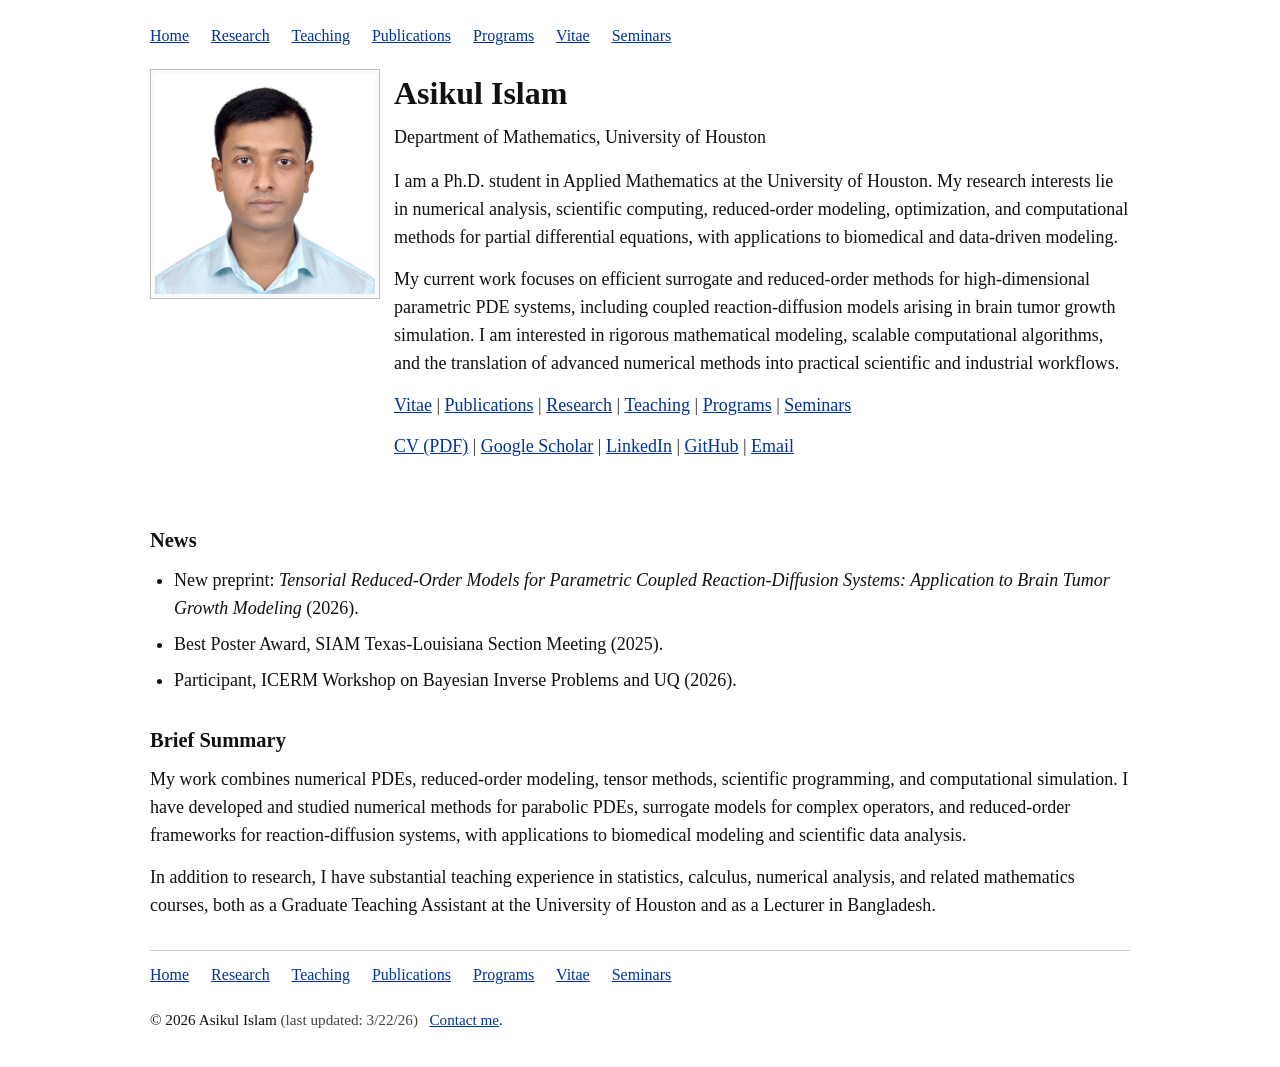
==== commit 64726a4a: "Update index.html" ====
--- a/index.html
+++ b/index.html
@@ -24,7 +24,7 @@
 <div class="header-grid">
   <div>
     <!-- Replace the placeholder below with: <img src="profile.jpg" alt="Asikul Islam" class="photo" /> -->
-    <div class="placeholder">Add a professional photo here as <strong>profile.jpg</strong></div>
+    <img src="profile.jpg" alt="Asikul Islam" class="photo" />
   </div>
   <div class="header">
     <h1>Asikul Islam</h1>
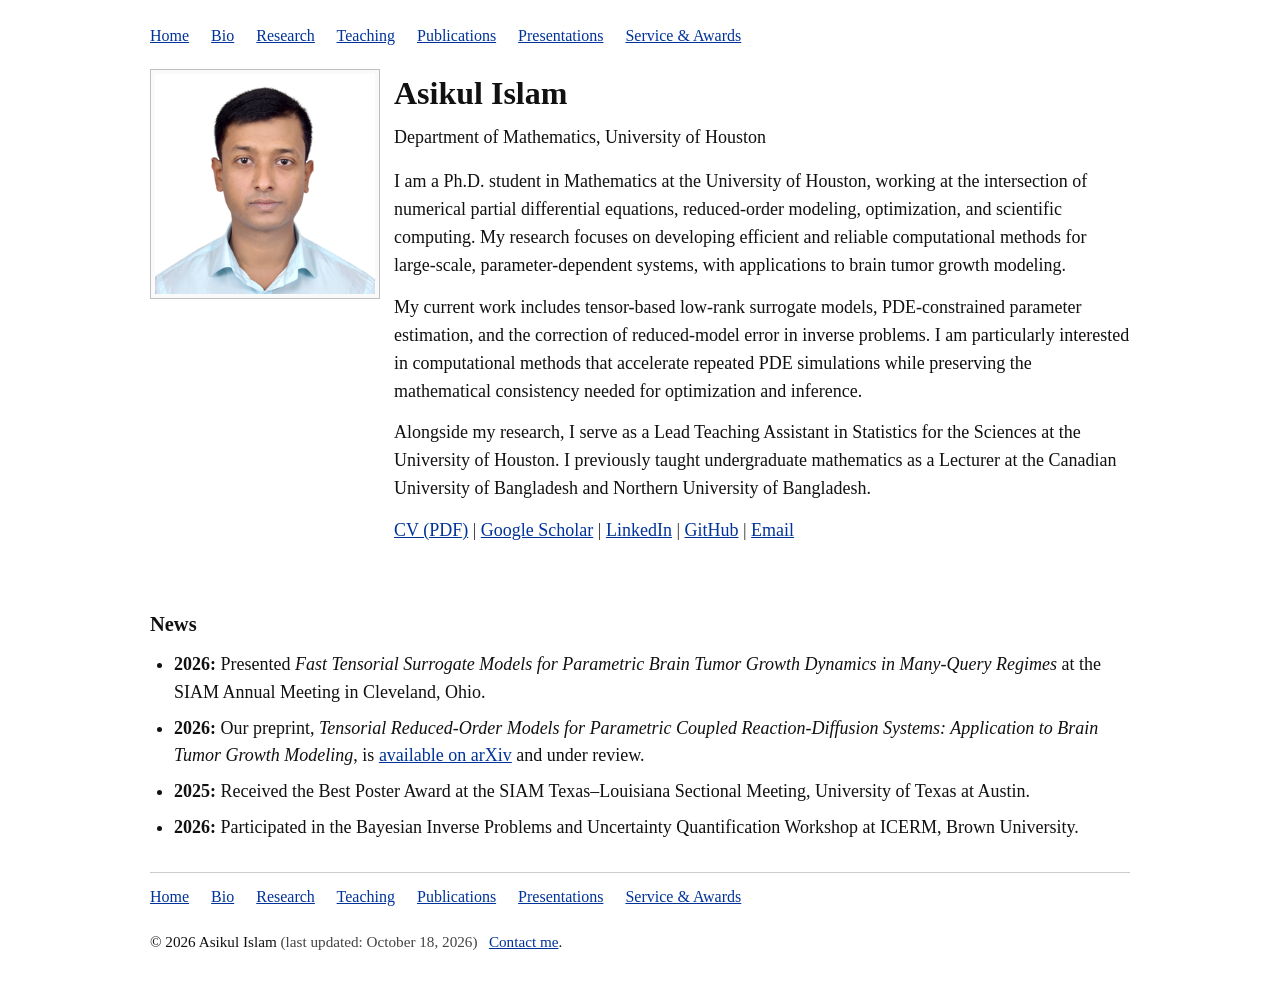
==== commit a2b8c139: "Revise index.html with updated content and metadata Updated the description meta tag and revised the" ====
--- a/index.html
+++ b/index.html
@@ -3,97 +3,59 @@
 <head>
   <meta charset="UTF-8" />
   <meta name="viewport" content="width=device-width, initial-scale=1.0" />
+  <meta name="description" content="Asikul Islam — numerical PDEs, tensorial reduced-order modeling, PDE-constrained optimization, and scientific computing." />
   <title>Asikul Islam :: Home</title>
-  <meta name="description" content="Asikul Islam, Ph.D. student in Applied Mathematics at the University of Houston." />
-  <link rel="stylesheet" href="./style.css" />
+  <link rel="stylesheet" href="style.css" />
 </head>
 <body>
-  <div class="page">
-    
-    <div class="nav">
-      <a href="./index.html">Home</a>
-      <a href="./research/index.html">Research</a>
-      <a href="./teaching/index.html">Teaching</a>
-      <a href="./publications/index.html">Publications</a>
-      <a href="./programs/index.html">Programs</a>
-      <a href="./vitae/index.html">Vitae</a>
-      <a href="./seminars/index.html">Seminars</a>
-    </div>
-    
-    
-<div class="header-grid">
-  <div>
-    <!-- Replace the placeholder below with: <img src="profile.jpg" alt="Asikul Islam" class="photo" /> -->
-    <img src="profile.jpg" alt="Asikul Islam" class="photo" />
-  </div>
+<div class="page">
+  <nav class="nav" aria-label="Main navigation">
+    <a href="index.html">Home</a>
+<a href="vitae/index.html">Bio</a>
+<a href="research/index.html">Research</a>
+<a href="teaching/index.html">Teaching</a>
+<a href="publications/index.html">Publications</a>
+<a href="seminars/index.html">Presentations</a>
+<a href="programs/index.html">Service &amp; Awards</a>
+  </nav>
+  
+  <main>
+    <div class="header-grid">
+  <div><img src="profile.jpg" alt="Asikul Islam" class="photo" /></div>
   <div class="header">
     <h1>Asikul Islam</h1>
     <div class="subtitle">Department of Mathematics, University of Houston</div>
-    <p>
-      I am a Ph.D. student in Applied Mathematics at the University of Houston. My research interests lie in
-      numerical analysis, scientific computing, reduced-order modeling, optimization, and computational methods
-      for partial differential equations, with applications to biomedical and data-driven modeling.
-    </p>
-    <p>
-      My current work focuses on efficient surrogate and reduced-order methods for high-dimensional parametric PDE
-      systems, including coupled reaction-diffusion models arising in brain tumor growth simulation. I am interested
-      in rigorous mathematical modeling, scalable computational algorithms, and the translation of advanced numerical
-      methods into practical scientific and industrial workflows.
-    </p>
-    <p class="meta">
-      <a href="vitae/index.html">Vitae</a> |
-      <a href="publications/index.html">Publications</a> |
-      <a href="research/index.html">Research</a> |
-      <a href="teaching/index.html">Teaching</a> |
-      <a href="programs/index.html">Programs</a> |
-      <a href="seminars/index.html">Seminars</a>
-    </p>
-    <p class="meta">
-      <a href="cv.pdf" target="_blank" rel="noopener">CV (PDF)</a> |
-      <a href="https://scholar.google.com/citations?hl=en&user=m5Hob3oAAAAJ&view_op=list_works" target="_blank" rel="noopener">Google Scholar</a> |
+    <p>I am a Ph.D. student in Mathematics at the University of Houston, working at the intersection of numerical partial differential equations, reduced-order modeling, optimization, and scientific computing. My research focuses on developing efficient and reliable computational methods for large-scale, parameter-dependent systems, with applications to brain tumor growth modeling.</p>
+    <p>My current work includes tensor-based low-rank surrogate models, PDE-constrained parameter estimation, and the correction of reduced-model error in inverse problems. I am particularly interested in computational methods that accelerate repeated PDE simulations while preserving the mathematical consistency needed for optimization and inference.</p>
+    <p>Alongside my research, I serve as a Lead Teaching Assistant in Statistics for the Sciences at the University of Houston. I previously taught undergraduate mathematics as a Lecturer at the Canadian University of Bangladesh and Northern University of Bangladesh.</p>
+    <p class="meta"><a href="cv.pdf" target="_blank" rel="noopener">CV (PDF)</a> |
+      <a href="https://scholar.google.com/citations?user=m5Hob3oAAAAJ&amp;hl=en" target="_blank" rel="noopener">Google Scholar</a> |
       <a href="https://www.linkedin.com/in/asikul-islam/" target="_blank" rel="noopener">LinkedIn</a> |
       <a href="https://github.com/ashikislam828" target="_blank" rel="noopener">GitHub</a> |
-      <a href="mailto:aislam25@cougarnet.uh.edu">Email</a>
-    </p>
+      <a href="mailto:aislam25@cougarnet.uh.edu">Email</a></p>
   </div>
 </div>
-
 <h2>News</h2>
 <ul>
-  <li>New preprint: <em>Tensorial Reduced-Order Models for Parametric Coupled Reaction-Diffusion Systems: Application to Brain Tumor Growth Modeling</em> (2026).</li>
-  <li>Best Poster Award, SIAM Texas-Louisiana Section Meeting (2025).</li>
-  <li>Participant, ICERM Workshop on Bayesian Inverse Problems and UQ (2026).</li>
+  <li><strong>2026:</strong> Presented <em>Fast Tensorial Surrogate Models for Parametric Brain Tumor Growth Dynamics in Many-Query Regimes</em> at the SIAM Annual Meeting in Cleveland, Ohio.</li>
+  <li><strong>2026:</strong> Our preprint, <em>Tensorial Reduced-Order Models for Parametric Coupled Reaction-Diffusion Systems: Application to Brain Tumor Growth Modeling</em>, is <a href="https://arxiv.org/abs/2603.14101">available on arXiv</a> and under review.</li>
+  <li><strong>2025:</strong> Received the Best Poster Award at the SIAM Texas–Louisiana Sectional Meeting, University of Texas at Austin.</li>
+  <li><strong>2026:</strong> Participated in the Bayesian Inverse Problems and Uncertainty Quantification Workshop at ICERM, Brown University.</li>
 </ul>
-
-<h2>Brief Summary</h2>
-<p>
-  My work combines numerical PDEs, reduced-order modeling, tensor methods, scientific programming, and
-  computational simulation. I have developed and studied numerical methods for parabolic PDEs, surrogate models
-  for complex operators, and reduced-order frameworks for reaction-diffusion systems, with applications to
-  biomedical modeling and scientific data analysis.
-</p>
-
-<p>
-  In addition to research, I have substantial teaching experience in statistics, calculus, numerical analysis, and
-  related mathematics courses, both as a Graduate Teaching Assistant at the University of Houston and as a Lecturer
-  in Bangladesh.
-</p>
-
-    
-    <div class="footer">
-      <div class="footnav">
-        <a href="./index.html">Home</a>
-        <a href="./research/index.html">Research</a>
-        <a href="./teaching/index.html">Teaching</a>
-        <a href="./publications/index.html">Publications</a>
-        <a href="./programs/index.html">Programs</a>
-        <a href="./vitae/index.html">Vitae</a>
-        <a href="./seminars/index.html">Seminars</a>
-      </div>
-      © 2026 Asikul Islam <span class="last-updated">(last updated: 3/22/26)</span>
-      &nbsp; <a href="mailto:aislam25@cougarnet.uh.edu">Contact me</a>.
-    </div>
-    
-  </div>
+  </main>
+  <footer class="footer">
+    <nav class="footnav" aria-label="Footer navigation">
+      <a href="index.html">Home</a>
+<a href="vitae/index.html">Bio</a>
+<a href="research/index.html">Research</a>
+<a href="teaching/index.html">Teaching</a>
+<a href="publications/index.html">Publications</a>
+<a href="seminars/index.html">Presentations</a>
+<a href="programs/index.html">Service &amp; Awards</a>
+    </nav>
+    &copy; 2026 Asikul Islam <span class="last-updated">(last updated: October 18, 2026)</span>
+    &nbsp; <a href="mailto:aislam25@cougarnet.uh.edu">Contact me</a>.
+  </footer>
+</div>
 </body>
 </html>
